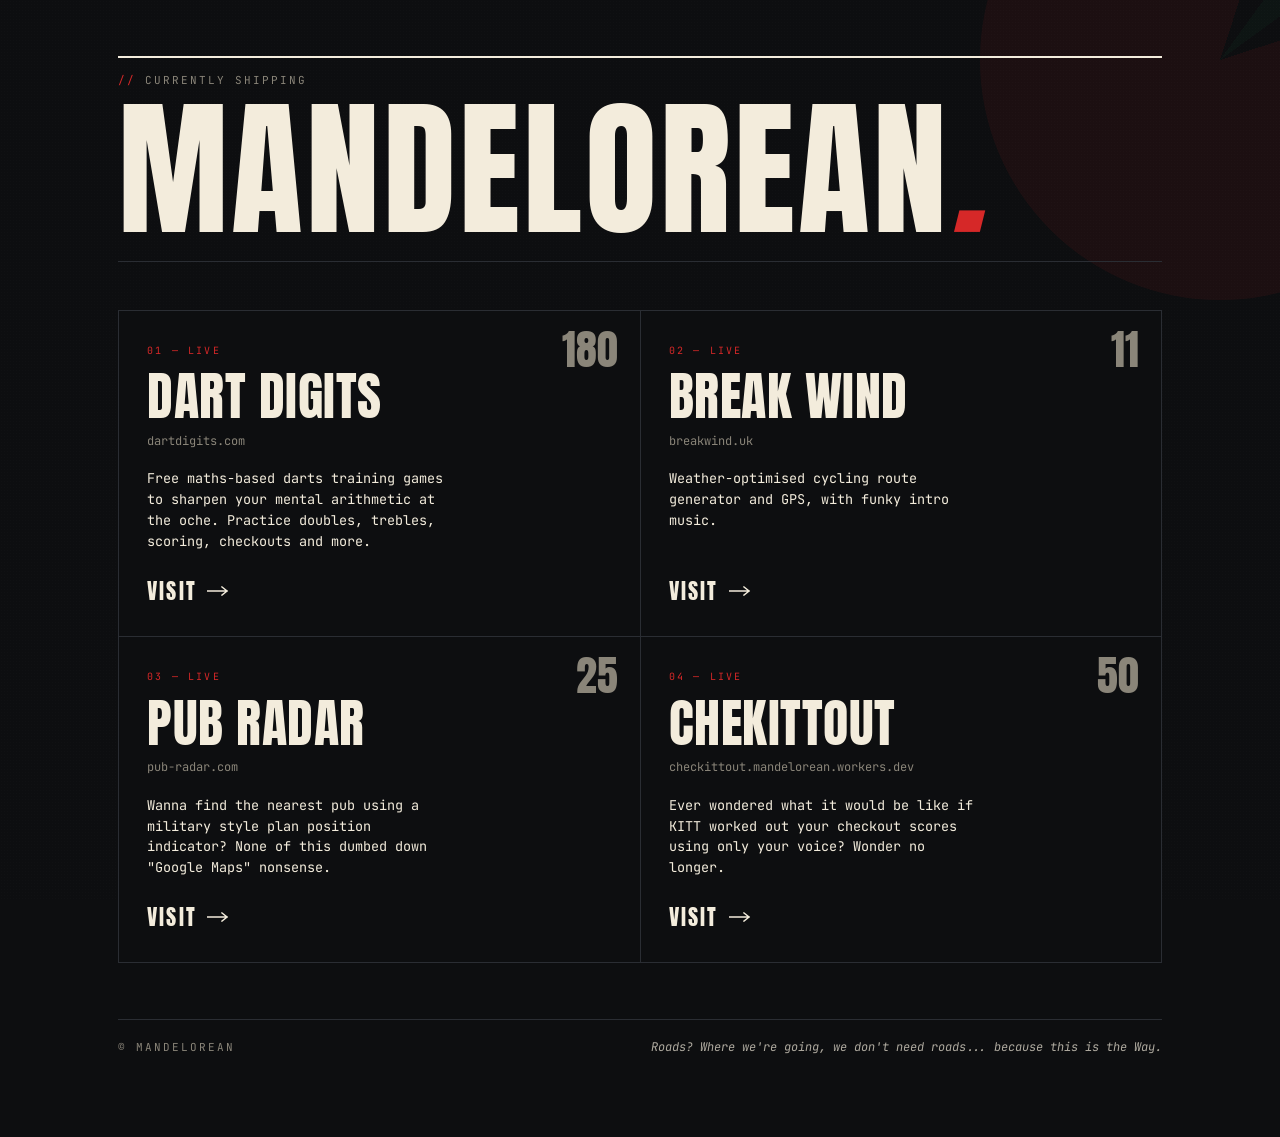
==== index.html @ 873ce607 "s" ====
<!doctype html>
<html lang="en">
<head>
<meta charset="utf-8" />
<meta name="viewport" content="width=device-width, initial-scale=1" />
<title>Rich · Projects</title>
<meta name="description" content="A short list of things I've built and broken." />

<!-- Google tag (gtag.js) -->
<script async src="https://www.googletagmanager.com/gtag/js?id=G-8B3KB6KW87"></script>
<script>
  window.dataLayer = window.dataLayer || [];
  function gtag(){dataLayer.push(arguments);}
  gtag('js', new Date());

  gtag('config', 'G-8B3KB6KW87');
</script>

<!-- Fonts: bold condensed display + tech mono -->
<link rel="preconnect" href="https://fonts.googleapis.com">
<link rel="preconnect" href="https://fonts.gstatic.com" crossorigin>
<link href="https://fonts.googleapis.com/css2?family=Anton&family=JetBrains+Mono:wght@400;500;700&display=swap" rel="stylesheet">

<style>
  :root {
    --bg:        #0d0e10;
    --bg-soft:   #16181c;
    --line:      #2a2d33;
    --ink:       #f3ecdc;   /* warm cream, like chalk */
    --ink-dim:   #8a8579;
    --red:       #d62828;   /* dartboard red */
    --green:     #1f6f43;   /* dartboard green */
    --gold:      #e0b85c;
  }

  * { box-sizing: border-box; }

  html, body {
    margin: 0;
    background: var(--bg);
    color: var(--ink);
    font-family: 'JetBrains Mono', ui-monospace, monospace;
    font-size: 15px;
    line-height: 1.55;
    min-height: 100%;
  }

  /* subtle film grain on the whole page */
  body::before {
    content: "";
    position: fixed;
    inset: 0;
    pointer-events: none;
    background-image:
      radial-gradient(rgba(255,255,255,0.025) 1px, transparent 1px);
    background-size: 3px 3px;
    z-index: 1;
    opacity: 0.6;
  }

  /* dartboard wedge accent in top-right corner */
  body::after {
    content: "";
    position: fixed;
    top: -180px;
    right: -180px;
    width: 480px;
    height: 480px;
    background: conic-gradient(
      from 0deg,
      var(--red)   0deg 18deg,
      transparent  18deg 36deg,
      var(--green) 36deg 54deg,
      transparent  54deg 72deg,
      var(--red)   72deg 90deg
    );
    border-radius: 50%;
    opacity: 0.08;
    pointer-events: none;
    z-index: 0;
  }

  .wrap {
    position: relative;
    z-index: 2;
    max-width: 1100px;
    margin: 0 auto;
    padding: 56px 28px 80px;
  }

  /* === Header / scoreboard top bar === */
  header {
    border-top: 2px solid var(--ink);
    border-bottom: 1px solid var(--line);
    padding: 14px 0 28px;
    display: grid;
    grid-template-columns: 1fr auto;
    gap: 20px;
    align-items: end;
  }

  .meta {
    text-transform: uppercase;
    font-size: 11px;
    letter-spacing: 0.18em;
    color: var(--ink-dim);
    display: flex;
    gap: 16px;
    margin-bottom: 18px;
  }
  .meta span::before { content: "// "; color: var(--red); }

  h1 {
    font-family: 'Anton', 'Impact', sans-serif;
    font-weight: 400;
    letter-spacing: 0.02em;
    font-size: clamp(64px, 12vw, 148px);
    line-height: 0.85;
    margin: 0;
    text-transform: uppercase;
  }
  h1 .amp {
    color: var(--red);
    font-style: italic;
  }

  .tagline {
    text-align: right;
    color: var(--ink-dim);
    font-size: 13px;
    max-width: 220px;
    line-height: 1.5;
  }

  /* === Project grid === */
  .grid {
    margin-top: 48px;
    display: grid;
    grid-template-columns: repeat(2, 1fr);
    gap: 1px;
    background: var(--line);
    border: 1px solid var(--line);
  }

  .card {
    position: relative;
    background: var(--bg);
    padding: 32px 28px 28px;
    text-decoration: none;
    color: inherit;
    display: flex;
    flex-direction: column;
    min-height: 240px;
    transition: background 0.25s ease, transform 0.25s ease;
    overflow: hidden;
  }

  .card:hover {
    background: var(--bg-soft);
  }

  /* the segment-style score badge */
  .score {
    position: absolute;
    top: 18px;
    right: 22px;
    font-family: 'Anton', sans-serif;
    font-size: 42px;
    line-height: 1;
    color: var(--ink-dim);
    transition: color 0.25s ease, transform 0.25s ease;
  }
  .card:hover .score {
    color: var(--gold);
    transform: rotate(-4deg) scale(1.05);
  }

  .card .label {
    font-size: 10px;
    letter-spacing: 0.22em;
    text-transform: uppercase;
    color: var(--red);
    margin-bottom: 14px;
  }

  .card h2 {
    font-family: 'Anton', sans-serif;
    font-weight: 400;
    font-size: clamp(34px, 4.4vw, 52px);
    line-height: 0.95;
    letter-spacing: 0.01em;
    margin: 0 0 10px;
    text-transform: uppercase;
  }

  .card .url {
    font-size: 12px;
    color: var(--ink-dim);
    margin-bottom: 18px;
    word-break: break-all;
  }

  .card p {
    margin: 0;
    color: var(--ink);
    font-size: 13.5px;
    max-width: 38ch;
  }

  .card .arrow {
    margin-top: auto;
    padding-top: 22px;
    font-family: 'Anton', sans-serif;
    font-size: 22px;
    letter-spacing: 0.1em;
    text-transform: uppercase;
    display: inline-flex;
    align-items: center;
    gap: 10px;
    color: var(--ink);
  }
  .card .arrow svg {
    transition: transform 0.25s ease;
  }
  .card:hover .arrow svg {
    transform: translateX(8px);
  }

  /* draw a thin underline on hover, oche-line style */
  .card::after {
    content: "";
    position: absolute;
    left: 28px;
    right: 28px;
    bottom: 22px;
    height: 1px;
    background: var(--ink);
    transform: scaleX(0);
    transform-origin: left;
    transition: transform 0.35s cubic-bezier(.2,.7,.2,1);
  }
  .card:hover::after { transform: scaleX(1); }

  /* === Footer === */
  footer {
    margin-top: 56px;
    padding-top: 18px;
    border-top: 1px solid var(--line);
    display: flex;
    justify-content: space-between;
    align-items: center;
    gap: 16px;
    flex-wrap: wrap;
    color: var(--ink-dim);
    font-size: 11px;
    letter-spacing: 0.18em;
    text-transform: uppercase;
  }
  footer .quip {
    font-style: italic;
    text-transform: none;
    letter-spacing: 0;
    font-size: 12px;
    color: var(--ink);
    opacity: 0.7;
  }

  /* === Mobile === */
  @media (max-width: 720px) {
    .wrap { padding: 32px 18px 56px; }
    header {
      grid-template-columns: 1fr;
    }
    .tagline {
      text-align: left;
      max-width: none;
    }
    .grid { grid-template-columns: 1fr; }
    .card { min-height: 200px; padding: 26px 22px 22px; }
    .score { font-size: 36px; top: 14px; right: 18px; }
  }

  /* respect reduced motion */
  @media (prefers-reduced-motion: reduce) {
    *, *::before, *::after {
      transition: none !important;
    }
  }
</style>
</head>
<body>

<div class="wrap">

  <header>
    <div>
      <div class="meta">
        <span>Currently shipping</span>
      </div>
      <h1>MANDELOREAN<span class="amp">.</span></h1>
    </div>
  </header>

  <main class="grid">

    <!-- ========== PROJECT 1 ========== -->
    <a class="card" href="https://dartdigits.com" target="_blank" rel="noopener">
      <span class="score">180</span>
      <div class="label">01 — Live</div>
      <h2>Dart&nbsp;Digits</h2>
      <div class="url">dartdigits.com</div>
      <p>Free maths-based darts training games to sharpen your mental arithmetic at the oche. Practice doubles, trebles, scoring, checkouts and more.</p>
      <span class="arrow">
        Visit
        <svg width="22" height="10" viewBox="0 0 22 10" fill="none" aria-hidden="true">
          <path d="M0 5 H20 M15 1 L20 5 L15 9" stroke="currentColor" stroke-width="1.5" fill="none" stroke-linecap="square"/>
        </svg>
      </span>
    </a>

    <!-- ========== PROJECT 2 ========== -->
    <a class="card" href="https://breakwind.uk" target="_blank" rel="noopener" title="These go to eleven.">
      <span class="score">11</span>
      <div class="label">02 — Live</div>
      <h2>Break&nbsp;Wind</h2>
      <div class="url">breakwind.uk</div>
      <p>Weather-optimised cycling route generator and GPS, with funky intro music.</p>
      <span class="arrow">
        Visit
        <svg width="22" height="10" viewBox="0 0 22 10" fill="none" aria-hidden="true">
          <path d="M0 5 H20 M15 1 L20 5 L15 9" stroke="currentColor" stroke-width="1.5" fill="none" stroke-linecap="square"/>
        </svg>
      </span>
    </a>

    <!-- ========== PROJECT 3 ========== -->
    <a class="card" href="https://pub-radar.com" target="_blank" rel="noopener">
      <span class="score">25</span>
      <div class="label">03 — Live</div>
      <h2>Pub&nbsp;Radar</h2>
      <div class="url">pub-radar.com</div>
      <p>Wanna find the nearest pub using a military style plan position indicator? None of this dumbed down "Google Maps" nonsense.</p>
      <span class="arrow">
        Visit
        <svg width="22" height="10" viewBox="0 0 22 10" fill="none" aria-hidden="true">
          <path d="M0 5 H20 M15 1 L20 5 L15 9" stroke="currentColor" stroke-width="1.5" fill="none" stroke-linecap="square"/>
        </svg>
      </span>
    </a>

    <!-- ========== PROJECT 4 ========== -->
    <a class="card" href="https://checkittout.mandelorean.workers.dev/" target="_blank" rel="noopener">
      <span class="score">50</span>
      <div class="label">04 — Live</div>
      <h2>Chekittout</h2>
      <div class="url">checkittout.mandelorean.workers.dev</div>
      <p>Ever wondered what it would be like if KITT worked out your checkout scores using only your voice? Wonder no longer.</p>
      <span class="arrow">
        Visit
        <svg width="22" height="10" viewBox="0 0 22 10" fill="none" aria-hidden="true">
          <path d="M0 5 H20 M15 1 L20 5 L15 9" stroke="currentColor" stroke-width="1.5" fill="none" stroke-linecap="square"/>
        </svg>
      </span>
    </a>

  </main>

  <footer>
    <div>© Mandelorean</div>
        <div class="quip">Roads? Where we're going, we don't need roads... because this is the Way.</div>
  </footer>

</div>

</body>
</html>
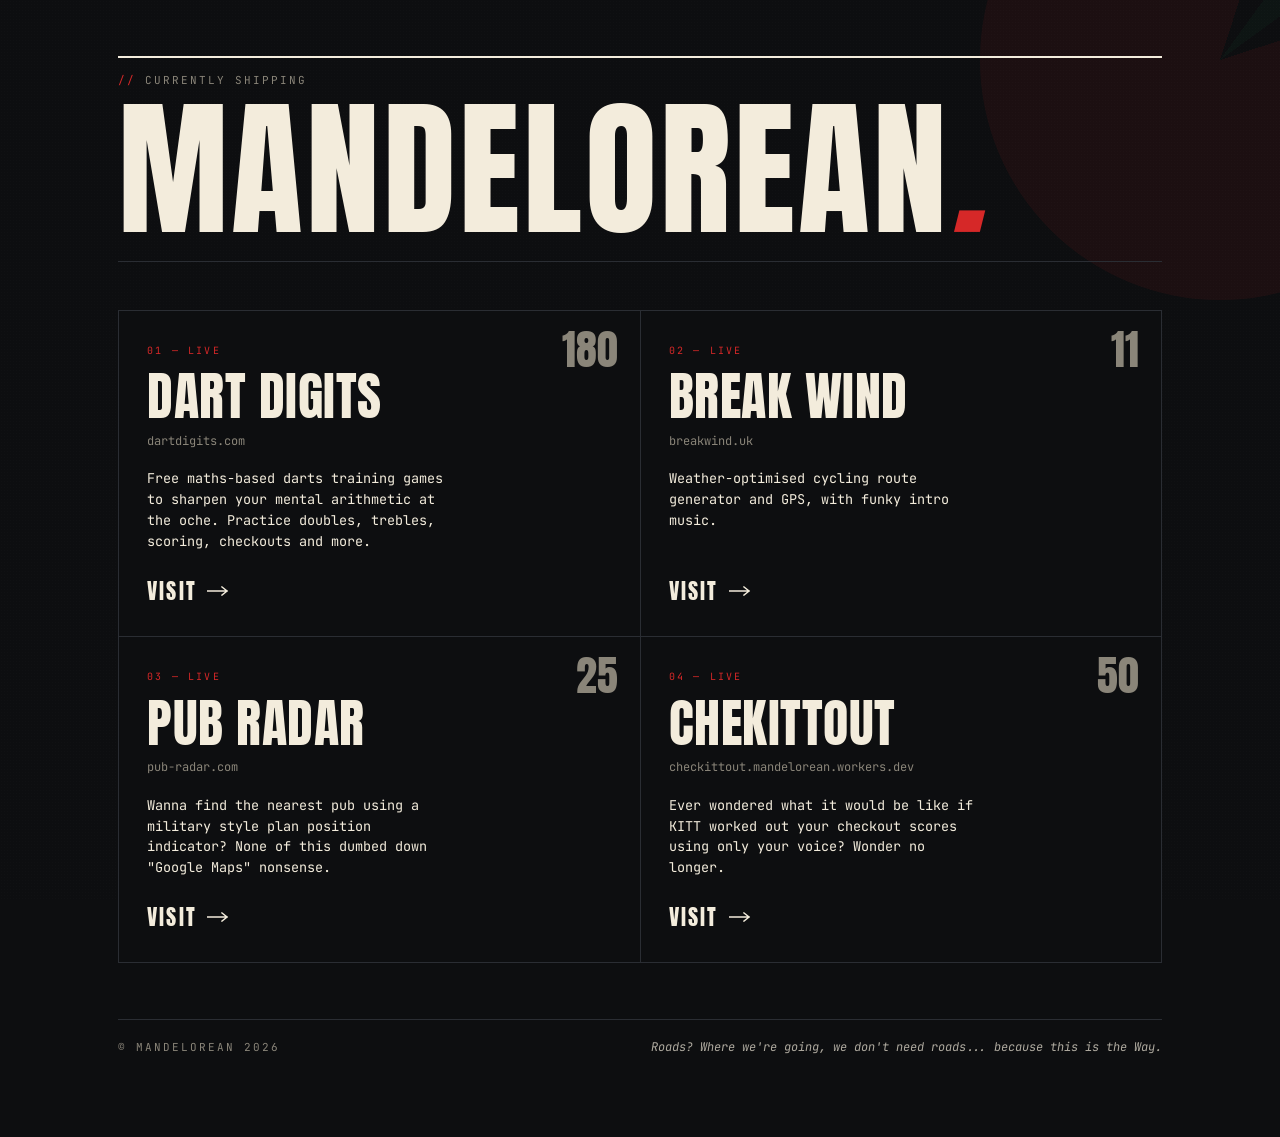
==== commit b18df798: "uhweiuhf" ====
--- a/index.html
+++ b/index.html
@@ -3,7 +3,7 @@
 <head>
 <meta charset="utf-8" />
 <meta name="viewport" content="width=device-width, initial-scale=1" />
-<title>Rich · Projects</title>
+<title>Mandelorean - Projects</title>
 <meta name="description" content="A short list of things I've built and broken." />
 
 <!-- Google tag (gtag.js) -->
@@ -366,7 +366,7 @@
   </main>
 
   <footer>
-    <div>© Mandelorean</div>
+    <div>© Mandelorean 2026</div>
         <div class="quip">Roads? Where we're going, we don't need roads... because this is the Way.</div>
   </footer>
 
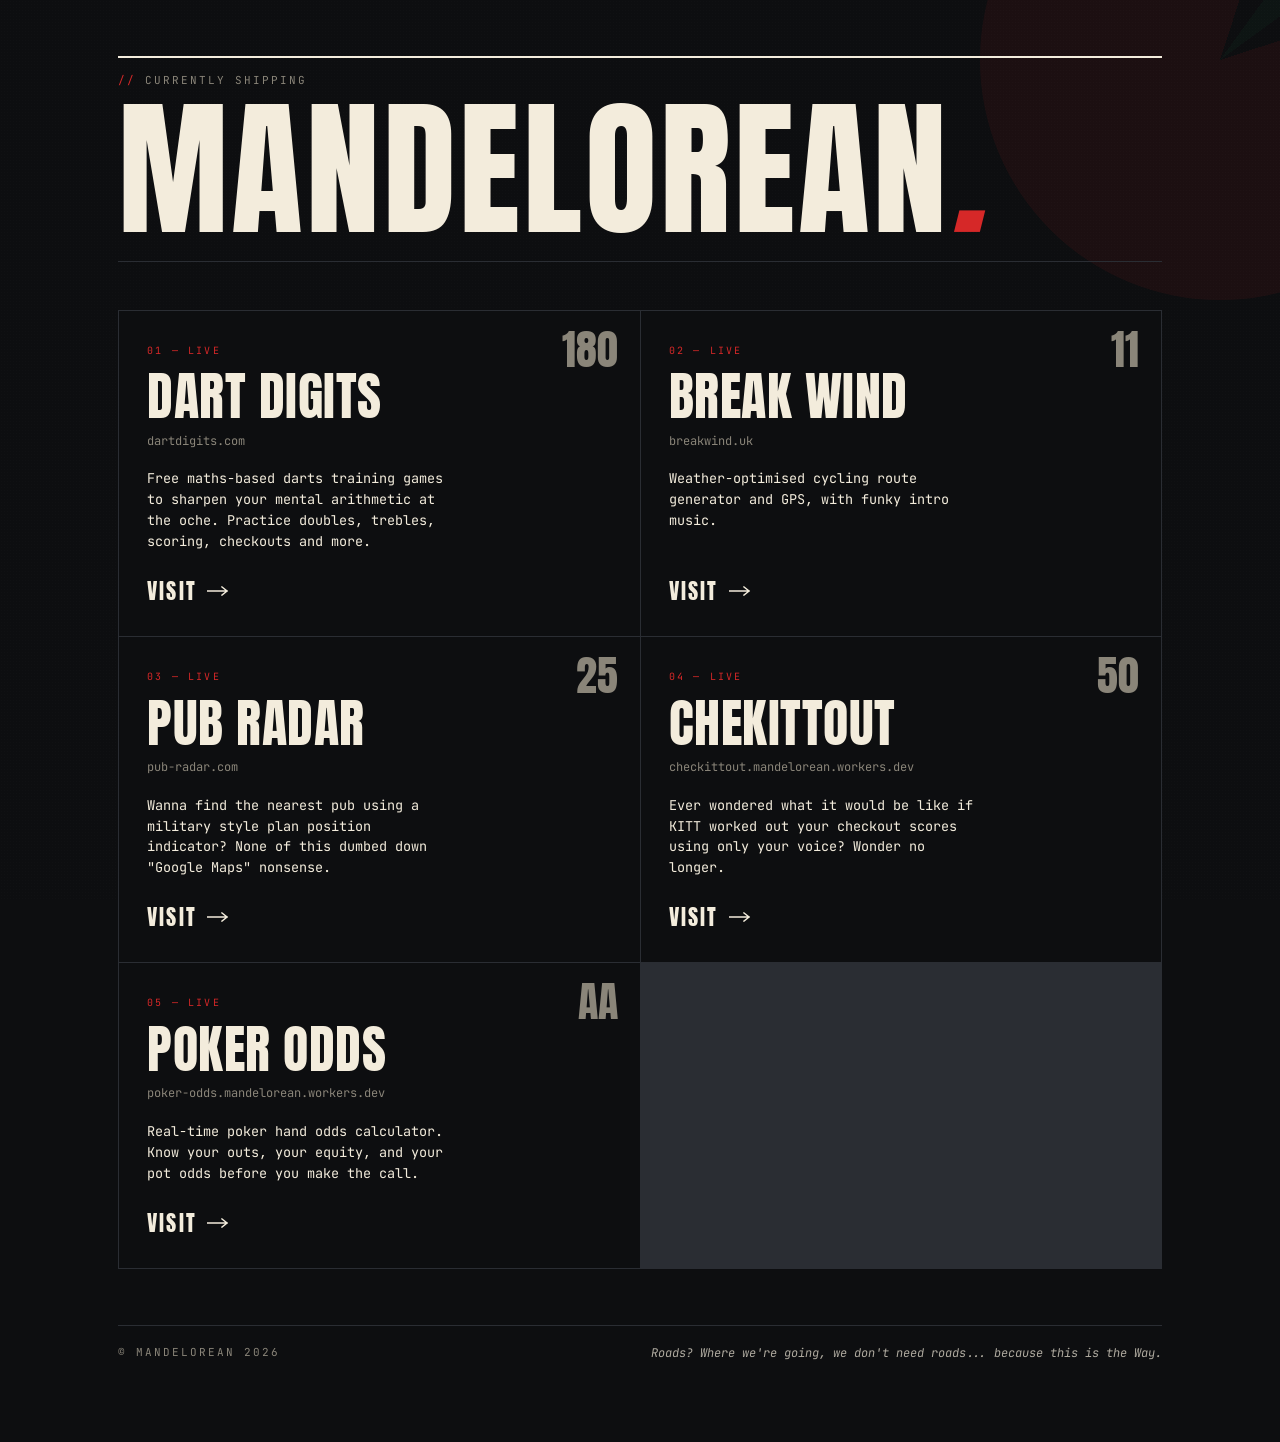
==== commit b91fa8ee: "d" ====
--- a/index.html
+++ b/index.html
@@ -363,6 +363,21 @@
       </span>
     </a>
 
+    <!-- ========== PROJECT 5 ========== -->
+    <a class="card" href="https://poker-odds.mandelorean.workers.dev/" target="_blank" rel="noopener">
+      <span class="score">AA</span>
+      <div class="label">05 — Live</div>
+      <h2>Poker&nbsp;Odds</h2>
+      <div class="url">poker-odds.mandelorean.workers.dev</div>
+      <p>Real-time poker hand odds calculator. Know your outs, your equity, and your pot odds before you make the call.</p>
+      <span class="arrow">
+        Visit
+        <svg width="22" height="10" viewBox="0 0 22 10" fill="none" aria-hidden="true">
+          <path d="M0 5 H20 M15 1 L20 5 L15 9" stroke="currentColor" stroke-width="1.5" fill="none" stroke-linecap="square"/>
+        </svg>
+      </span>
+    </a>
+
   </main>
 
   <footer>
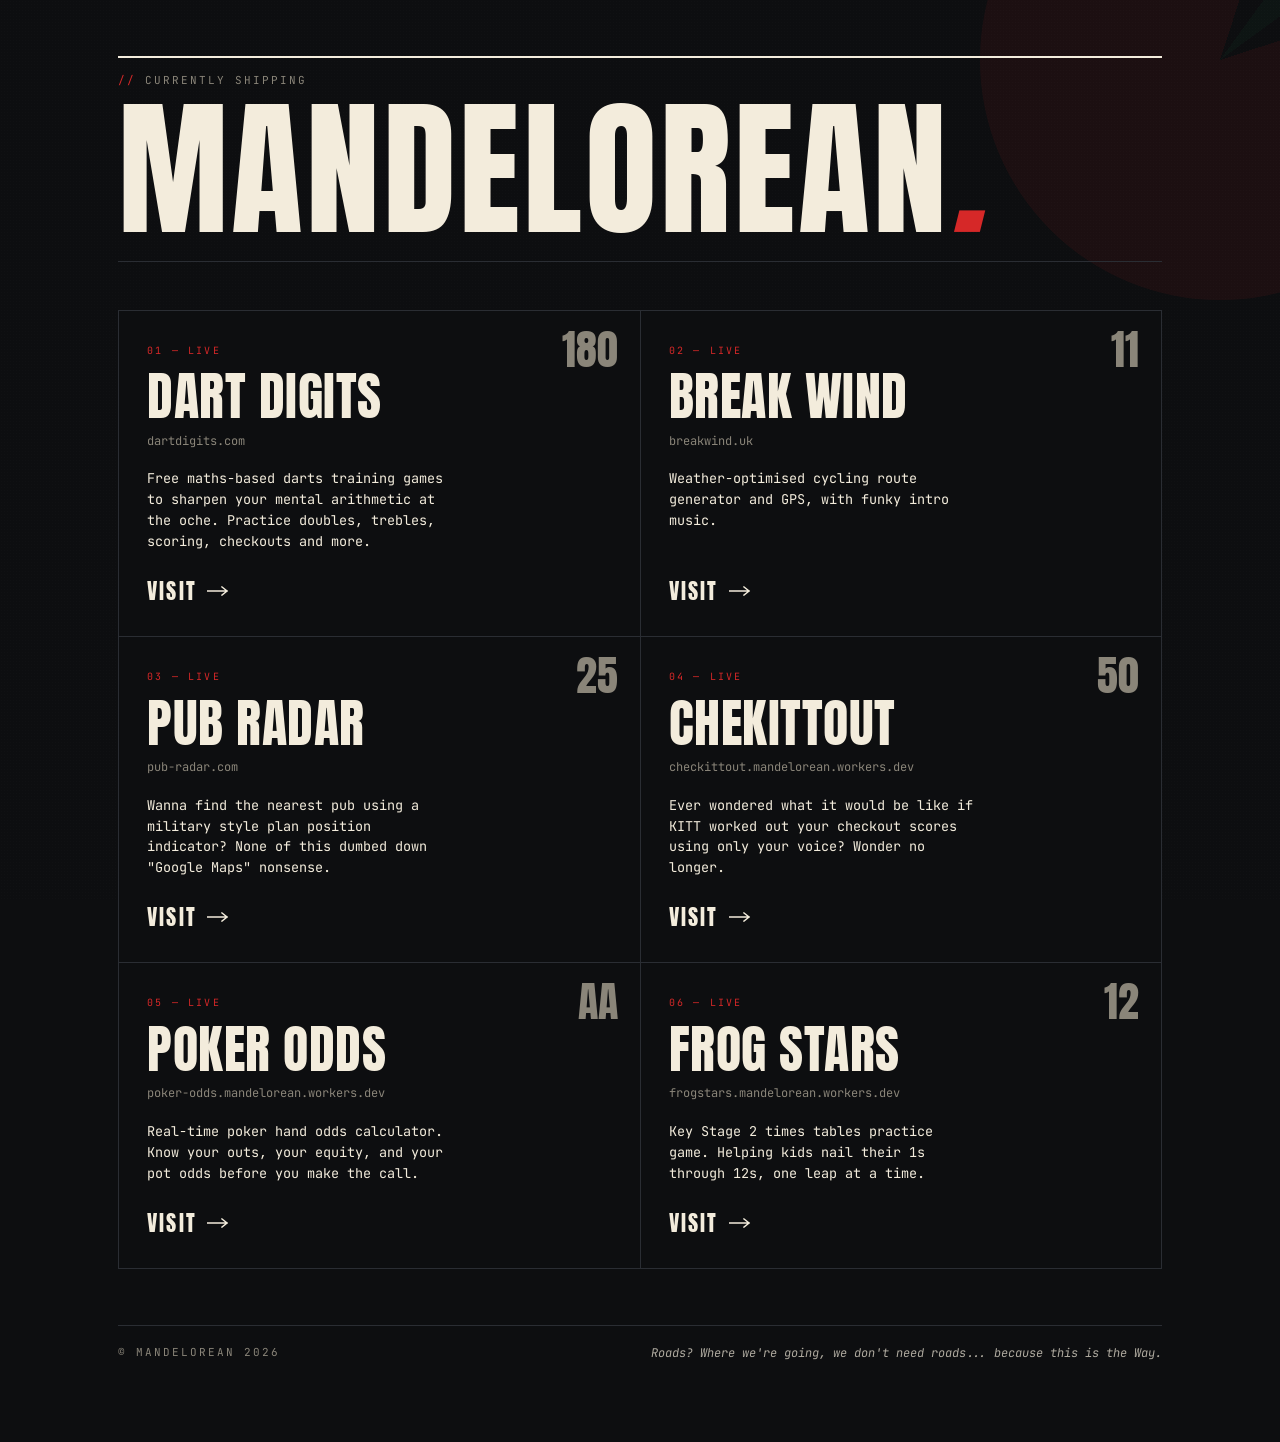
==== commit f85be912: "frogstars" ====
--- a/index.html
+++ b/index.html
@@ -378,6 +378,21 @@
       </span>
     </a>
 
+    <!-- ========== PROJECT 6 ========== -->
+    <a class="card" href="https://frogstars.mandelorean.workers.dev/" target="_blank" rel="noopener">
+      <span class="score">12</span>
+      <div class="label">06 — Live</div>
+      <h2>Frog&nbsp;Stars</h2>
+      <div class="url">frogstars.mandelorean.workers.dev</div>
+      <p>Key Stage 2 times tables practice game. Helping kids nail their 1s through 12s, one leap at a time.</p>
+      <span class="arrow">
+        Visit
+        <svg width="22" height="10" viewBox="0 0 22 10" fill="none" aria-hidden="true">
+          <path d="M0 5 H20 M15 1 L20 5 L15 9" stroke="currentColor" stroke-width="1.5" fill="none" stroke-linecap="square"/>
+        </svg>
+      </span>
+    </a>
+
   </main>
 
   <footer>
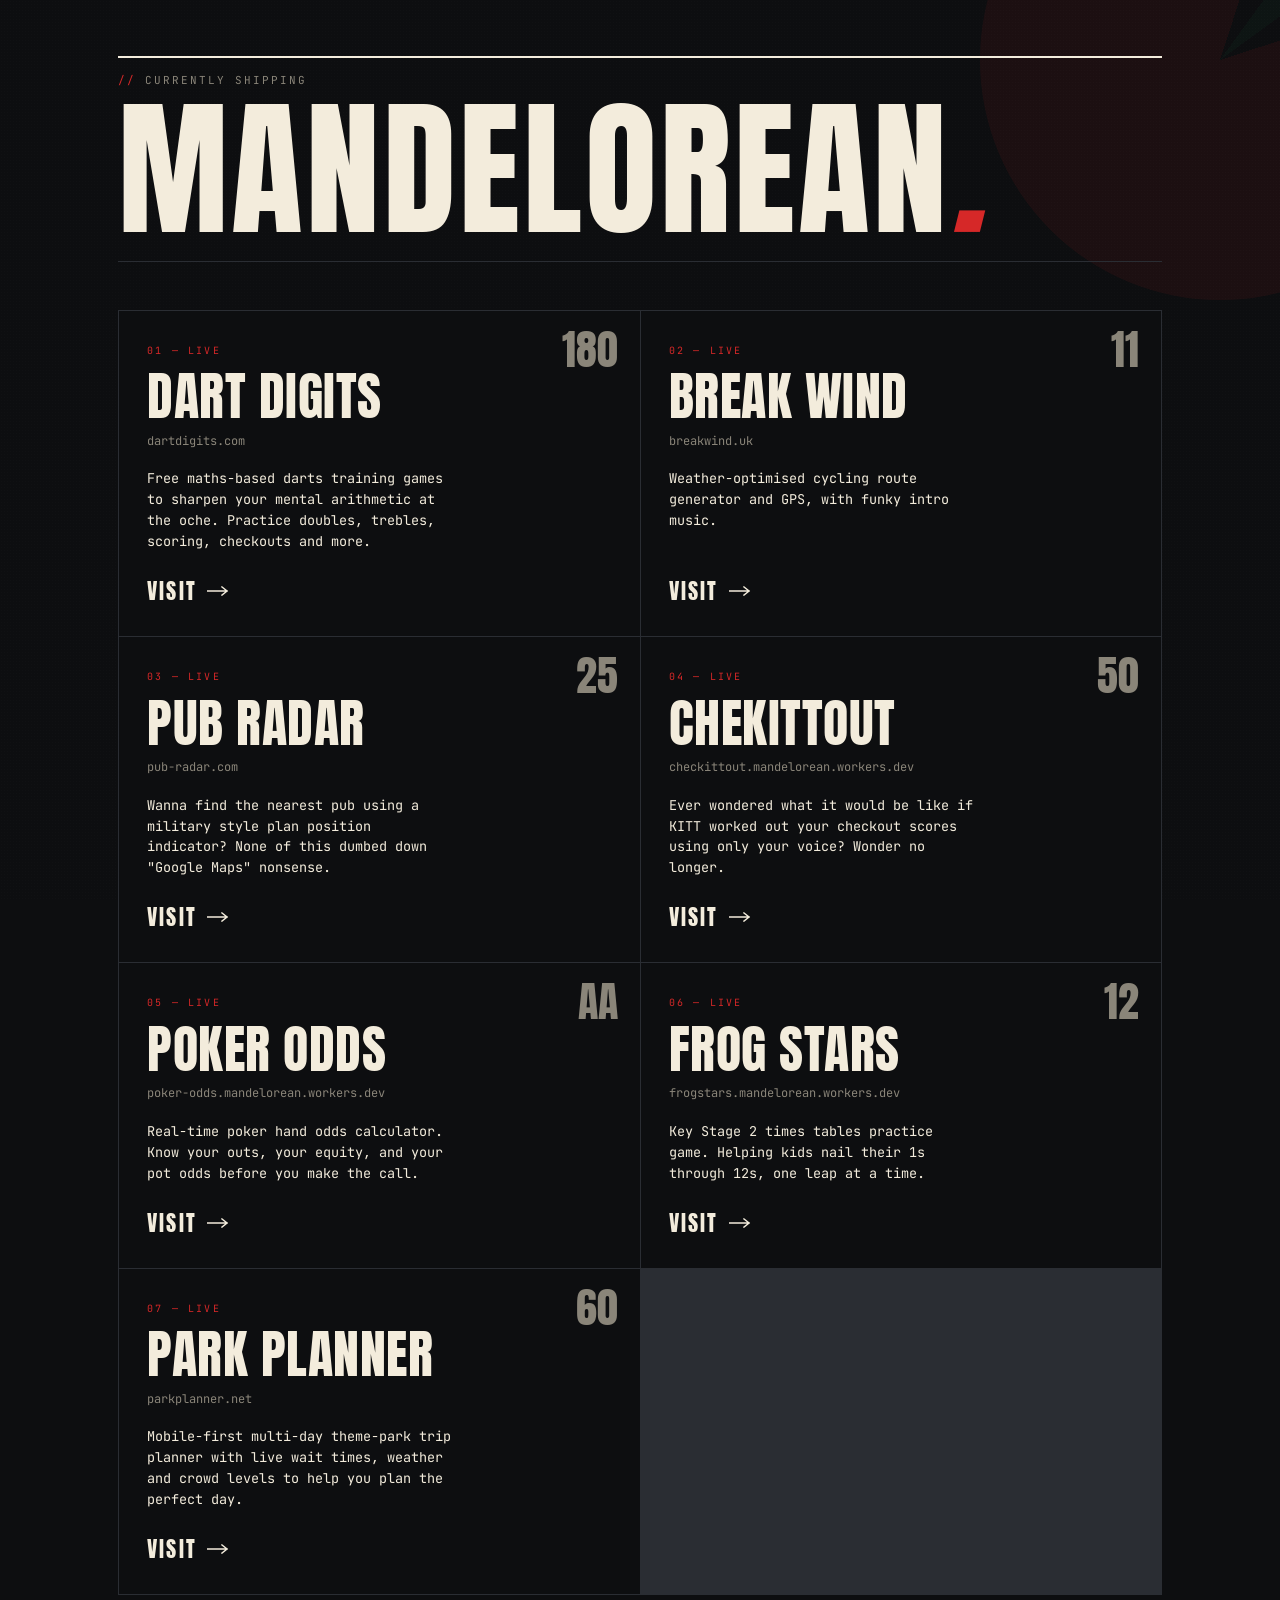
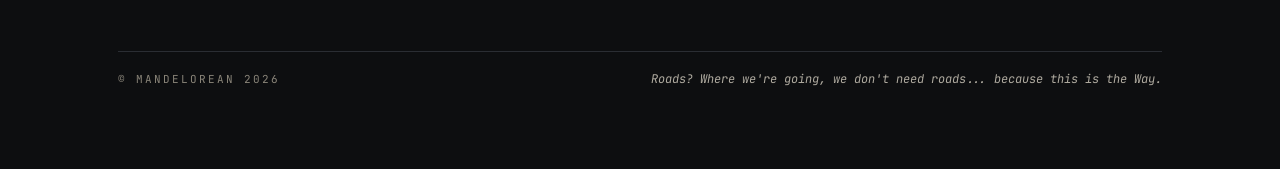
==== commit 98c99487: "park planner" ====
--- a/index.html
+++ b/index.html
@@ -393,6 +393,21 @@
       </span>
     </a>
 
+    <!-- ========== PROJECT 7 ========== -->
+    <a class="card" href="https://parkplanner.net" target="_blank" rel="noopener">
+      <span class="score">60</span>
+      <div class="label">07 — Live</div>
+      <h2>Park&nbsp;Planner</h2>
+      <div class="url">parkplanner.net</div>
+      <p>Mobile-first multi-day theme-park trip planner with live wait times, weather and crowd levels to help you plan the perfect day.</p>
+      <span class="arrow">
+        Visit
+        <svg width="22" height="10" viewBox="0 0 22 10" fill="none" aria-hidden="true">
+          <path d="M0 5 H20 M15 1 L20 5 L15 9" stroke="currentColor" stroke-width="1.5" fill="none" stroke-linecap="square"/>
+        </svg>
+      </span>
+    </a>
+
   </main>
 
   <footer>
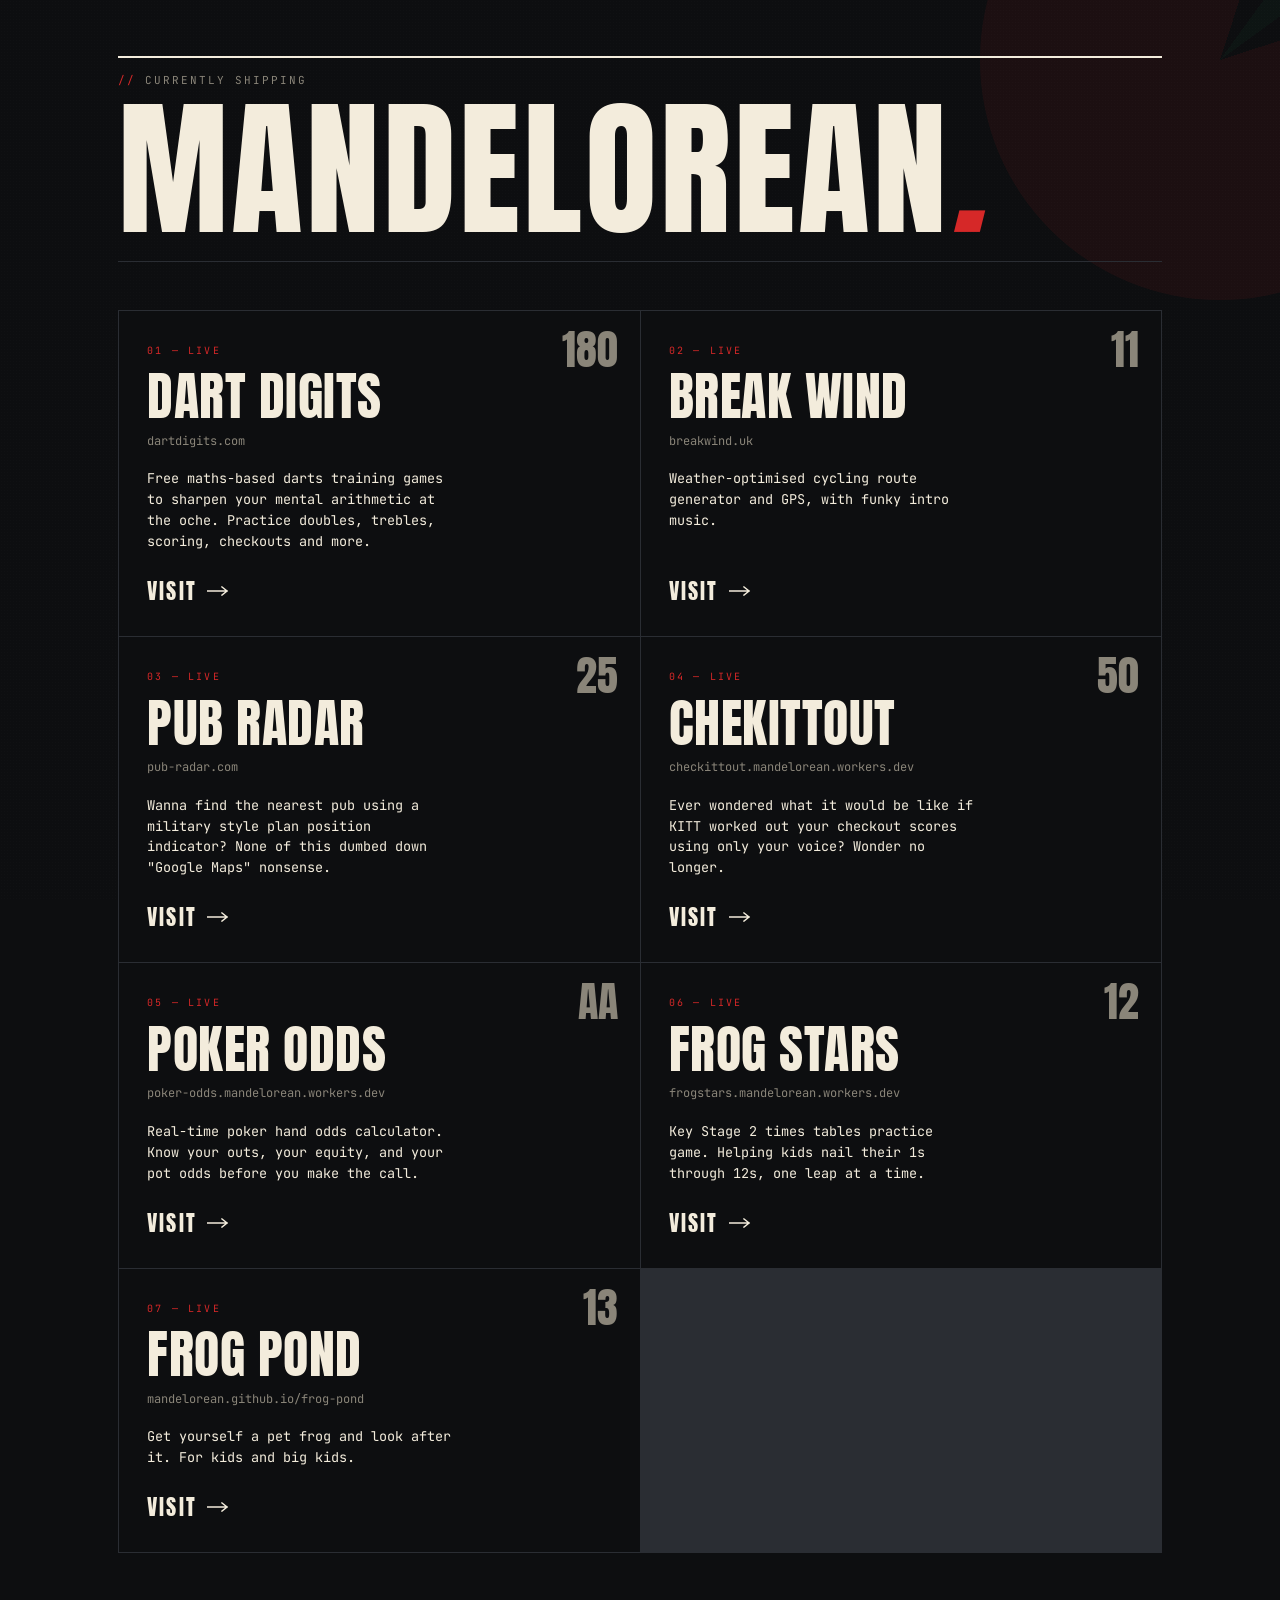
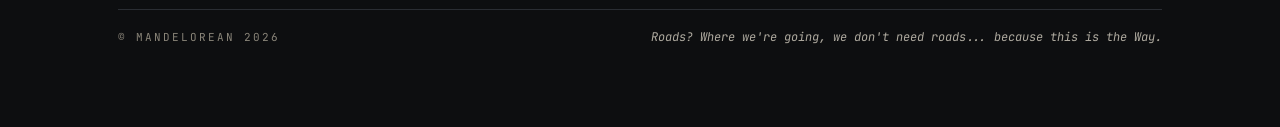
==== commit c60defff: "frog pond" ====
--- a/index.html
+++ b/index.html
@@ -394,12 +394,12 @@
     </a>
 
     <!-- ========== PROJECT 7 ========== -->
-    <a class="card" href="https://parkplanner.net" target="_blank" rel="noopener">
-      <span class="score">60</span>
+    <a class="card" href="https://mandelorean.github.io/frog-pond/" target="_blank" rel="noopener">
+      <span class="score">13</span>
       <div class="label">07 — Live</div>
-      <h2>Park&nbsp;Planner</h2>
-      <div class="url">parkplanner.net</div>
-      <p>Mobile-first multi-day theme-park trip planner with live wait times, weather and crowd levels to help you plan the perfect day.</p>
+      <h2>Frog&nbsp;Pond</h2>
+      <div class="url">mandelorean.github.io/frog-pond</div>
+      <p>Get yourself a pet frog and look after it. For kids and big kids.</p>
       <span class="arrow">
         Visit
         <svg width="22" height="10" viewBox="0 0 22 10" fill="none" aria-hidden="true">
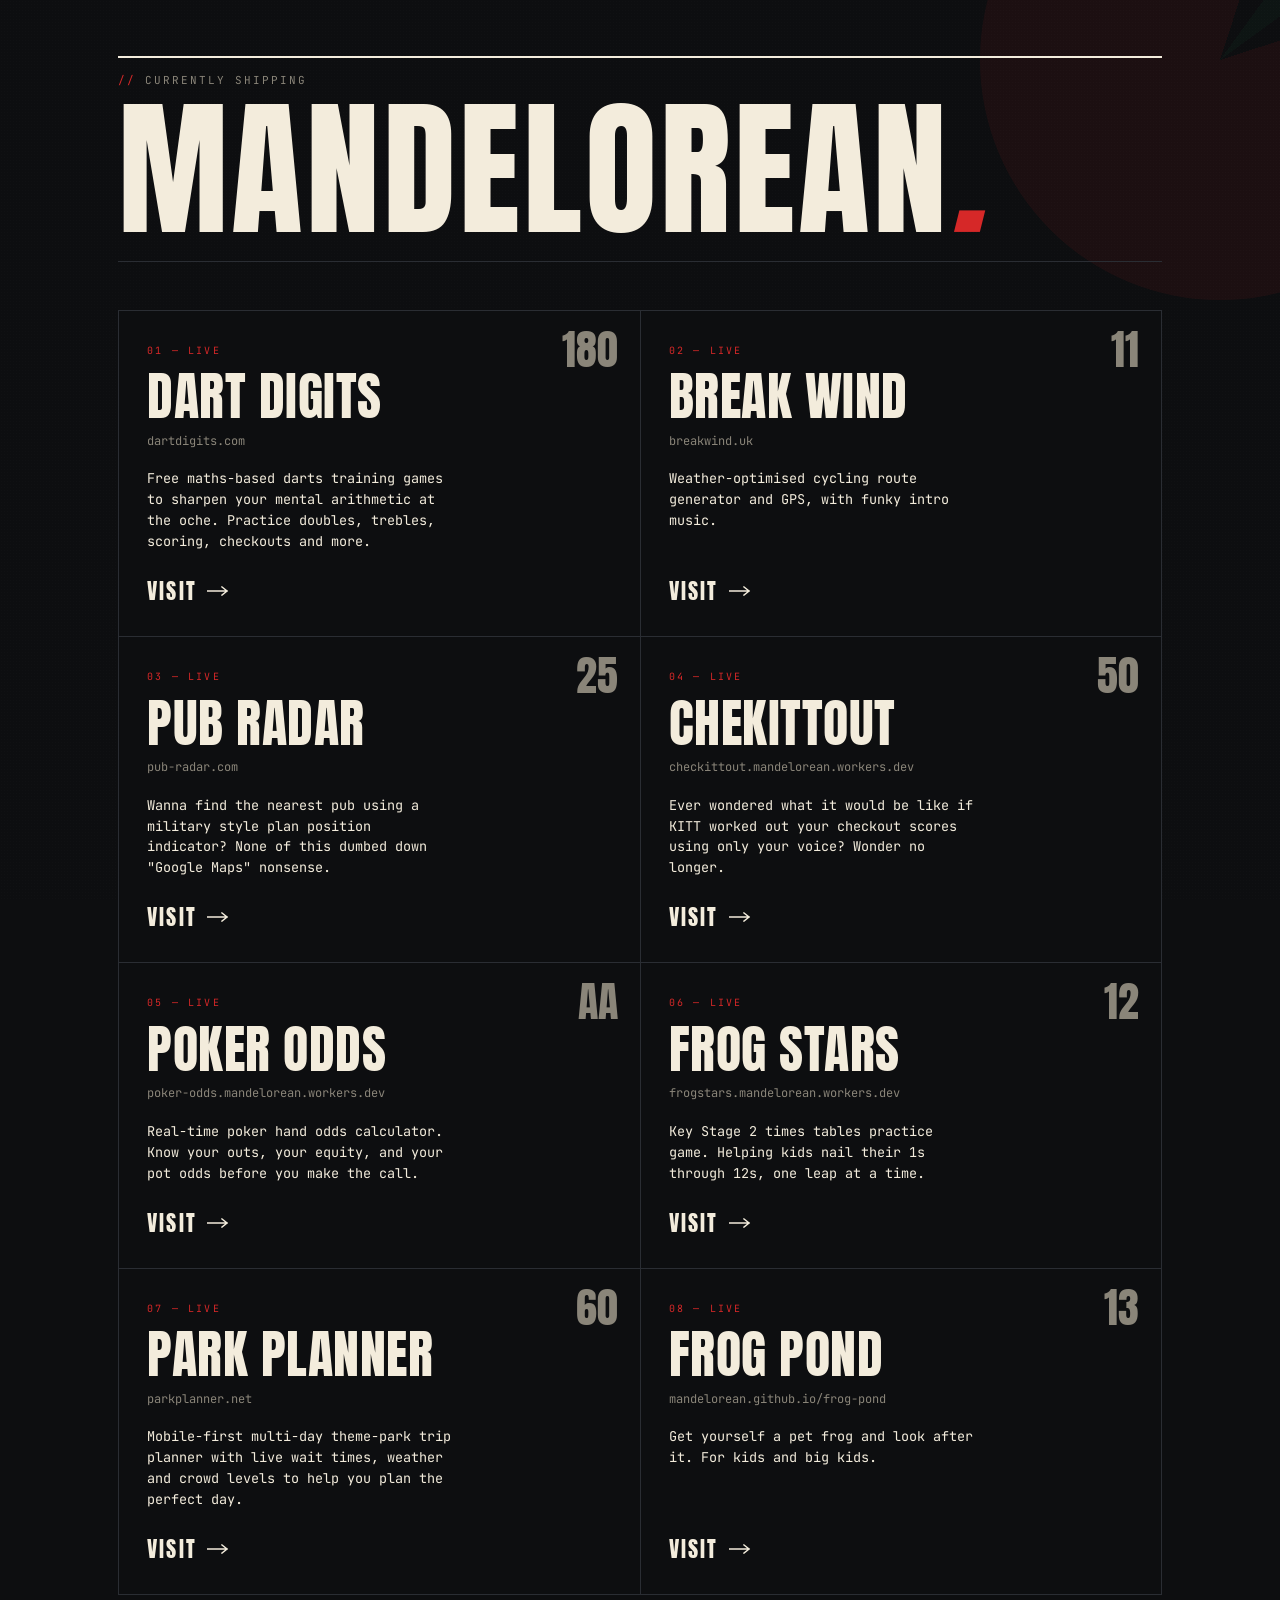
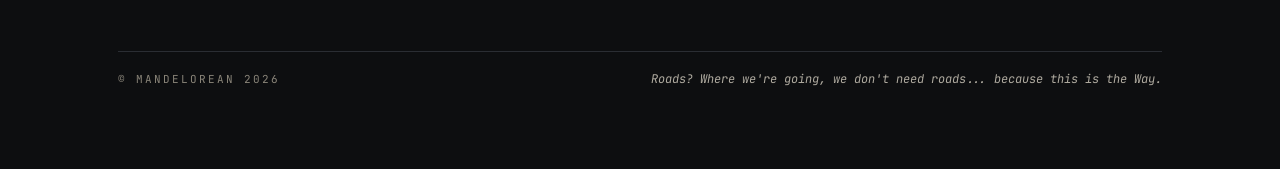
==== commit c8090b48: "Merge origin/main; keep Park Planner (07) and Frog Pond (08) cards Co-Authored-By: Claude Sonnet 5.5" ====
--- a/index.html
+++ b/index.html
@@ -394,9 +394,24 @@
     </a>
 
     <!-- ========== PROJECT 7 ========== -->
+    <a class="card" href="https://parkplanner.net" target="_blank" rel="noopener">
+      <span class="score">60</span>
+      <div class="label">07 — Live</div>
+      <h2>Park&nbsp;Planner</h2>
+      <div class="url">parkplanner.net</div>
+      <p>Mobile-first multi-day theme-park trip planner with live wait times, weather and crowd levels to help you plan the perfect day.</p>
+      <span class="arrow">
+        Visit
+        <svg width="22" height="10" viewBox="0 0 22 10" fill="none" aria-hidden="true">
+          <path d="M0 5 H20 M15 1 L20 5 L15 9" stroke="currentColor" stroke-width="1.5" fill="none" stroke-linecap="square"/>
+        </svg>
+      </span>
+    </a>
+
+    <!-- ========== PROJECT 8 ========== -->
     <a class="card" href="https://mandelorean.github.io/frog-pond/" target="_blank" rel="noopener">
       <span class="score">13</span>
-      <div class="label">07 — Live</div>
+      <div class="label">08 — Live</div>
       <h2>Frog&nbsp;Pond</h2>
       <div class="url">mandelorean.github.io/frog-pond</div>
       <p>Get yourself a pet frog and look after it. For kids and big kids.</p>
